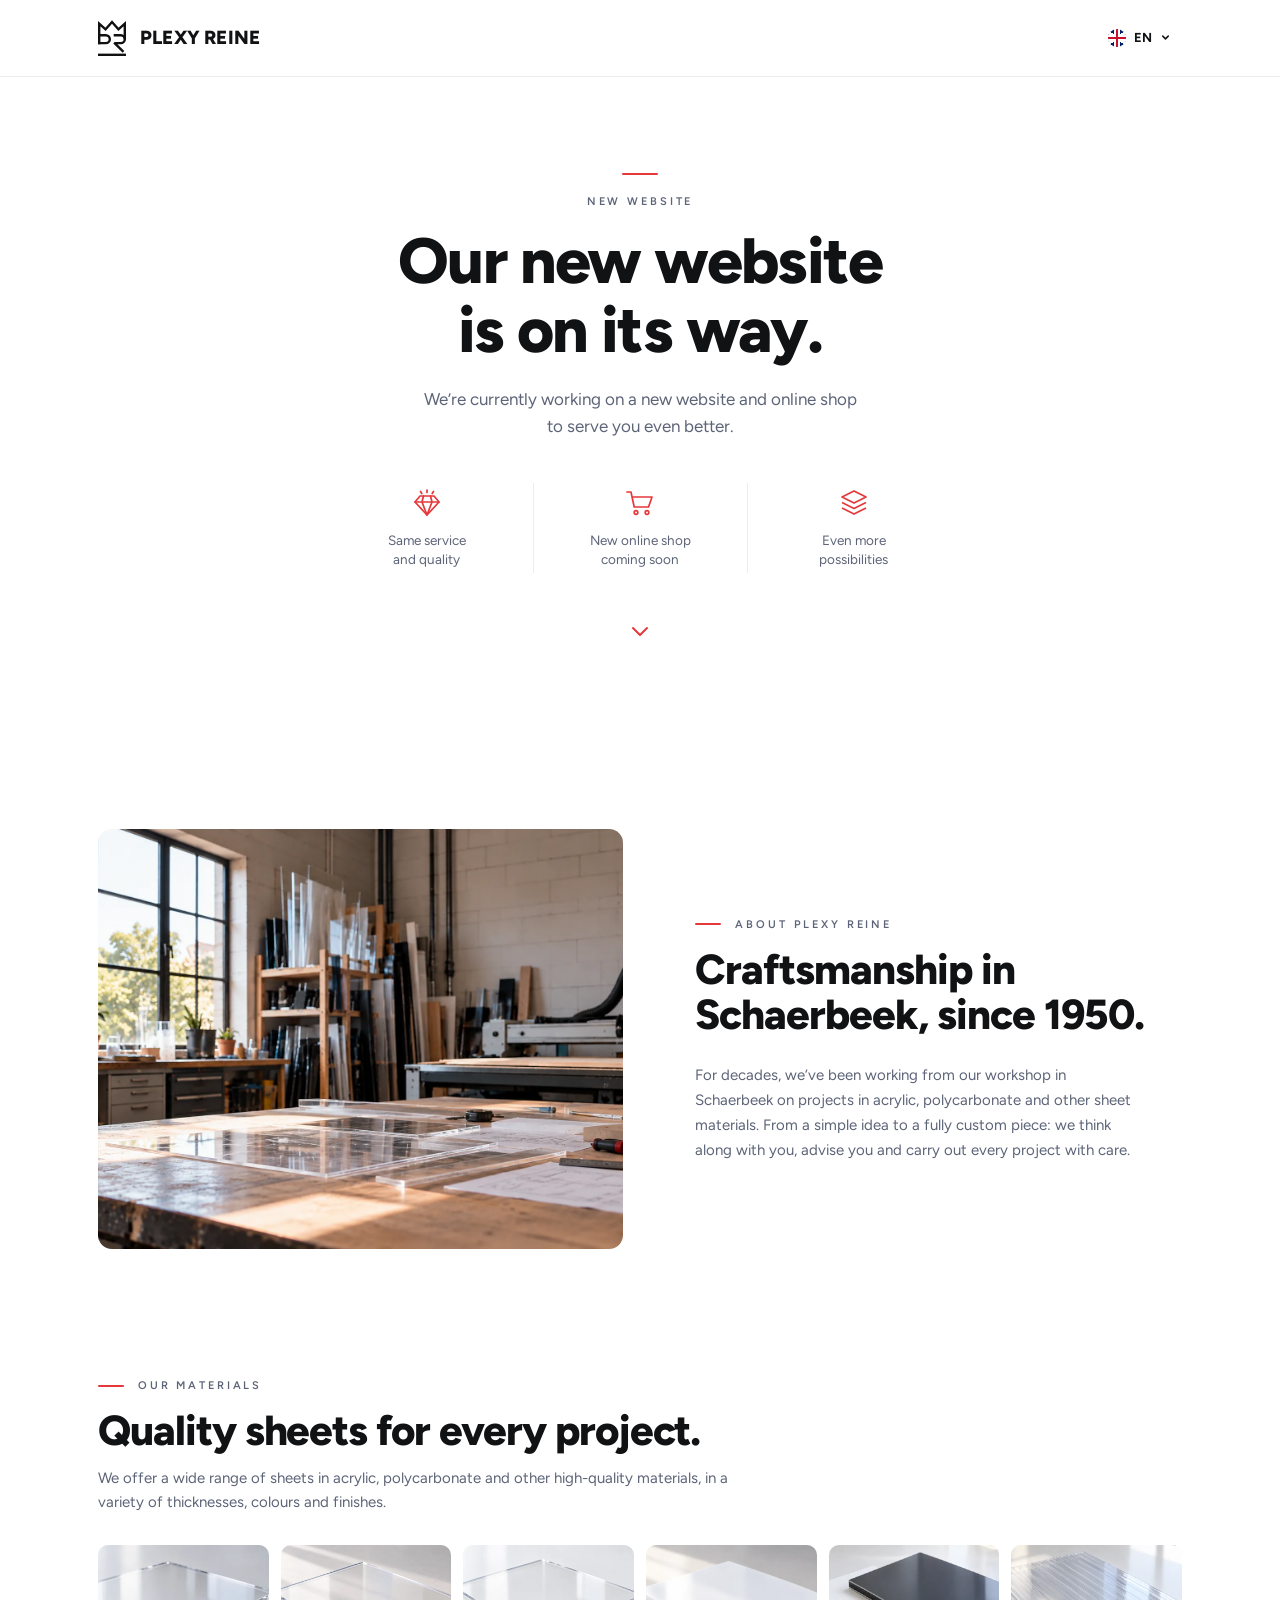
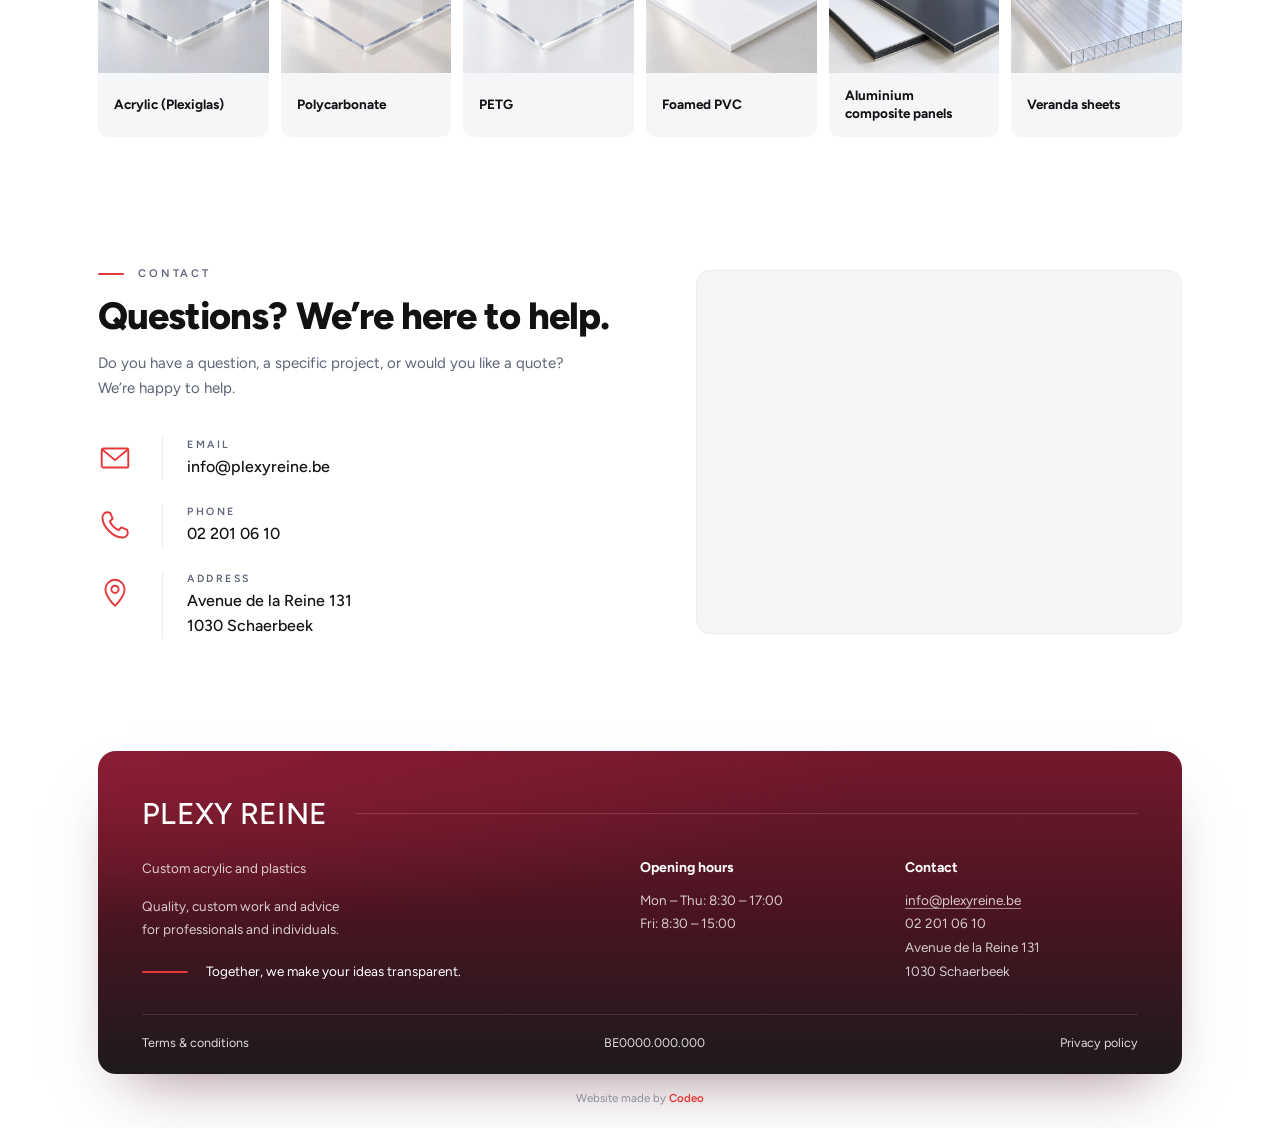
==== en/index.html @ 893baf35 "website build" ====
<!doctype html>
<html lang="en">
<head>
  <meta charset="utf-8">
  <meta name="viewport" content="width=device-width, initial-scale=1, viewport-fit=cover">
  <title>Plexy Reine — Custom acrylic and plastics in Schaerbeek</title>
  <meta name="description" content="Plexy Reine: custom-cut acrylic, polycarbonate and other sheet materials. Craftsmanship in Schaerbeek since 1950.">
  <meta name="theme-color" content="#ffffff">
  <link rel="canonical" href="https://plexyreine.be/en/">
  <link rel="alternate" hreflang="fr" href="https://plexyreine.be/">
  <link rel="alternate" hreflang="nl" href="https://plexyreine.be/nl/">
  <link rel="alternate" hreflang="en" href="https://plexyreine.be/en/">
  <link rel="alternate" hreflang="x-default" href="https://plexyreine.be/">
  <meta property="og:type" content="website">
  <meta property="og:site_name" content="Plexy Reine">
  <meta property="og:title" content="Plexy Reine">
  <meta property="og:description" content="Custom acrylic and plastics — Schaerbeek, since 1950.">
  <meta property="og:url" content="https://plexyreine.be/en/">
  <meta property="og:locale" content="en_GB">
  <meta property="og:image" content="https://plexyreine.be/assets/img/web/hero_section.webp">
  <link rel="icon" href="../assets/img/logo.svg" type="image/svg+xml">
  <link rel="preconnect" href="https://fonts.googleapis.com">
  <link rel="preconnect" href="https://fonts.gstatic.com" crossorigin>
  <link href="https://fonts.googleapis.com/css2?family=Figtree:wght@400;500;600;700;800&display=swap" rel="stylesheet">
  <link rel="stylesheet" href="../assets/css/style.css">
  <script>document.documentElement.classList.add("js")</script>
</head>
<body>

  <!-- Header -->
  <header class="site-header">
    <div class="container header-inner">
      <a class="brand" href="./" aria-label="Plexy Reine">
        <img src="../assets/img/logo.svg" alt="" width="28" height="36">
        <span>PLEXY REINE</span>
      </a>

      <nav class="lang" aria-label="Language" data-lang-switch>
        <button class="lang-btn" type="button" aria-expanded="false" aria-controls="lang-menu" data-lang-toggle>
          <span class="flag flag-gb"></span>
          <span class="lang-code">EN</span>
          <svg class="caret" viewBox="0 0 12 12" aria-hidden="true"><path d="M3 4.5 6 7.5l3-3" fill="none" stroke="currentColor" stroke-width="1.6" stroke-linecap="round" stroke-linejoin="round"/></svg>
        </button>
        <ul class="lang-menu" id="lang-menu" hidden data-lang-menu>
          <li><a href="../" hreflang="fr" lang="fr"><span class="flag flag-be"></span>Français</a></li>
          <li><a href="../nl/" hreflang="nl" lang="nl"><span class="flag flag-be"></span>Nederlands</a></li>
          <li><a href="./" hreflang="en" lang="en" aria-current="page"><span class="flag flag-gb"></span>English</a></li>
        </ul>
      </nav>
    </div>
  </header>

  <main id="top">

    <!-- Hero -->
    <section class="hero">
      <div class="container hero-inner">
        <span class="rule rule-center" aria-hidden="true"></span>
        <p class="eyebrow">New website</p>
        <h1>Our new website <br>is on its way.</h1>
        <p class="lead">We’re currently working on a new website and online shop <br>to serve you even better.</p>

        <ul class="features">
          <li>
            <svg viewBox="0 0 32 32" aria-hidden="true"><g fill="none" stroke="currentColor" stroke-width="1.7" stroke-linejoin="round" stroke-linecap="round"><path d="M9 9h14l5 6-12 13L4 15z"/><path d="M4 15h24M12.5 9 11 15l5 13 5-13-1.5-6"/><path d="M16 3v2.5M9.5 4.5l1.3 2M22.5 4.5l-1.3 2"/></g></svg>
            <span>Same service <br>and quality</span>
          </li>
          <li>
            <svg viewBox="0 0 32 32" aria-hidden="true"><g fill="none" stroke="currentColor" stroke-width="1.7" stroke-linejoin="round" stroke-linecap="round"><path d="M3 5h4l3.2 15h14.3L28 10H8.3"/><circle cx="12" cy="25.5" r="1.8"/><circle cx="23" cy="25.5" r="1.8"/></g></svg>
            <span>New online shop <br>coming soon</span>
          </li>
          <li>
            <svg viewBox="0 0 32 32" aria-hidden="true"><g fill="none" stroke="currentColor" stroke-width="1.7" stroke-linejoin="round"><path d="M16 4 28 10l-12 6L4 10z"/><path d="m4 15.5 12 6 12-6M4 21l12 6 12-6"/></g></svg>
            <span>Even more <br>possibilities</span>
          </li>
        </ul>

        <a class="scroll-down" href="#about" aria-label="Read more">
          <svg viewBox="0 0 24 24" aria-hidden="true"><path d="m5 9 7 7 7-7" fill="none" stroke="currentColor" stroke-width="2" stroke-linecap="round" stroke-linejoin="round"/></svg>
        </a>
      </div>
    </section>

    <!-- About -->
    <section class="about" id="about">
      <div class="container about-inner">
        <figure class="about-media reveal">
          <img src="../assets/img/web/hero_section.webp" alt="The Plexy Reine workshop in Schaerbeek" width="1536" height="1024" decoding="async">
        </figure>
        <div class="about-copy reveal">
          <p class="eyebrow eyebrow-left"><span class="rule" aria-hidden="true"></span><span>About Plexy Reine</span></p>
          <h2>Craftsmanship in <br>Schaerbeek, since 1950.</h2>
          <p class="body">For decades, we’ve been working from our workshop in Schaerbeek on projects in acrylic, polycarbonate and other sheet materials. From a simple idea to a fully custom piece: we think along with you, advise you and carry out every project with care.</p>
        </div>
      </div>
    </section>

    <!-- Materials -->
    <section class="materials" id="materials">
      <div class="container">
        <div class="section-head reveal">
          <p class="eyebrow eyebrow-left"><span class="rule" aria-hidden="true"></span><span>Our materials</span></p>
          <h2>Quality sheets for every project.</h2>
          <p class="body">We offer a wide range of sheets in acrylic, polycarbonate and other high-quality materials, in a variety of thicknesses, colours and finishes.</p>
        </div>

        <ul class="mat-grid">
          <li class="mat reveal"><img src="../assets/img/web/plexiglass_transparant.webp" alt="" width="720" height="480" loading="lazy" decoding="async"><span>Acrylic (Plexiglas)</span></li>
          <li class="mat reveal"><img src="../assets/img/web/polycarbonaat.webp" alt="" width="720" height="480" loading="lazy" decoding="async"><span>Polycarbonate</span></li>
          <li class="mat reveal"><img src="../assets/img/web/petg.webp" alt="" width="720" height="480" loading="lazy" decoding="async"><span>PETG</span></li>
          <li class="mat reveal"><img src="../assets/img/web/pvc.webp" alt="" width="720" height="480" loading="lazy" decoding="async"><span>Foamed PVC</span></li>
          <li class="mat reveal"><img src="../assets/img/web/aluminium_sandwichpanelen.webp" alt="" width="720" height="480" loading="lazy" decoding="async"><span>Aluminium <br>composite panels</span></li>
          <li class="mat reveal"><img src="../assets/img/web/verandaplaten.webp" alt="" width="720" height="480" loading="lazy" decoding="async"><span>Veranda sheets</span></li>
        </ul>
      </div>
    </section>

    <!-- Contact -->
    <section class="contact" id="contact">
      <div class="container contact-inner">
        <div class="contact-copy reveal">
          <p class="eyebrow eyebrow-left"><span class="rule" aria-hidden="true"></span><span>Contact</span></p>
          <h2>Questions? We’re here to help.</h2>
          <p class="body">Do you have a question, a specific project, or would you like a quote? <br>We’re happy to help.</p>

          <ul class="contact-list">
            <li>
              <svg viewBox="0 0 32 32" aria-hidden="true"><g fill="none" stroke="currentColor" stroke-width="1.8" stroke-linejoin="round"><rect x="3.5" y="7" width="25" height="18" rx="1.5"/><path d="m4 8 12 10L28 8"/></g></svg>
              <div><small>Email</small><a href="mailto:info@plexyreine.be">info@plexyreine.be</a></div>
            </li>
            <li>
              <svg viewBox="0 0 32 32" aria-hidden="true"><path fill="none" stroke="currentColor" stroke-width="1.8" stroke-linejoin="round" d="M11.5 4.5 8 4c-2 .5-4 2.6-3.8 5.5.6 8.6 9.7 17.7 18.3 18.3 2.9.2 5-1.8 5.5-3.8l-.5-3.5-5.5-2.3-2.7 2.7c-3-1.5-6.7-5.2-8.2-8.2l2.7-2.7z"/></svg>
              <div><small>Phone</small><a href="tel:+3222010610">02 201 06 10</a></div>
            </li>
            <li>
              <svg viewBox="0 0 32 32" aria-hidden="true"><g fill="none" stroke="currentColor" stroke-width="1.8"><path stroke-linejoin="round" d="M16 29s-9-8.4-9-15.5a9 9 0 0 1 18 0C25 20.6 16 29 16 29z"/><circle cx="16" cy="13.5" r="3.4"/></g></svg>
              <div><small>Address</small><a href="https://maps.google.com/?q=Avenue%20de%20la%20Reine%20131%2C%201030%20Schaerbeek" target="_blank" rel="noopener">Avenue de la Reine 131 <br>1030 Schaerbeek</a></div>
            </li>
          </ul>
        </div>

        <div class="map reveal">
          <iframe title="Plexy Reine — Avenue de la Reine 131, 1030 Schaerbeek" loading="lazy" referrerpolicy="no-referrer-when-downgrade"
            src="https://maps.google.com/maps?q=Avenue%20de%20la%20Reine%20131%2C%201030%20Schaerbeek&amp;z=14&amp;hl=en&amp;output=embed"></iframe>
        </div>
      </div>
    </section>
  </main>

  <!-- Footer -->
  <footer class="site-footer">
    <div class="container">
      <div class="footer-card">
        <div class="footer-top">
          <p class="footer-brand">PLEXY REINE</p>
          <span class="footer-line" aria-hidden="true"></span>
        </div>

        <div class="footer-grid">
          <div class="footer-about">
            <p>Custom acrylic and plastics</p>
            <p>Quality, custom work and advice <br>for professionals and individuals.</p>
            <p class="footer-slogan"><span class="rule" aria-hidden="true"></span><span>Together, we make your ideas transparent.</span></p>
          </div>
          <div>
            <h3>Opening hours</h3>
            <p>Mon – Thu: 8:30 – 17:00</p>
            <p>Fri: 8:30 – 15:00</p>
          </div>
          <div>
            <h3>Contact</h3>
            <p><a class="u" href="mailto:info@plexyreine.be">info@plexyreine.be</a></p>
            <p><a href="tel:+3222010610">02 201 06 10</a></p>
            <p>Avenue de la Reine 131 <br>1030 Schaerbeek</p>
          </div>
        </div>

        <div class="footer-bottom">
          <a href="#">Terms &amp; conditions</a>
          <span>BE0000.000.000</span>
          <a href="#">Privacy policy</a>
        </div>
      </div>
      <p class="credit">Website made by <a href="#">Codeo</a></p>
    </div>
  </footer>

  <script src="../assets/js/main.js"></script>
</body>
</html>
---- assets/css/style.css ----
:root {
  --red: #e5383b;
  --ink: #111214;
  --muted: #5d6478;
  --line: #ececee;
  --soft: #f5f6f8;
  --radius: 14px;
  --container: 1180px;
  --font: "Figtree", "Avenir Next", "Segoe UI", system-ui, -apple-system, sans-serif;
}

*, *::before, *::after { box-sizing: border-box; }
html { scroll-behavior: smooth; -webkit-text-size-adjust: 100%; }
body {
  margin: 0;
  font-family: var(--font);
  color: var(--ink);
  background: #fff;
  line-height: 1.55;
  -webkit-font-smoothing: antialiased;
}
img { max-width: 100%; display: block; }
a { color: inherit; text-decoration: none; }
h1, h2, h3, p { margin: 0; }
ul { list-style: none; margin: 0; padding: 0; }
[hidden] { display: none !important; }

.container {
  width: 100%;
  max-width: var(--container);
  margin-inline: auto;
  padding-inline: clamp(20px, 5vw, 48px);
}

/* Shared bits */
.rule {
  display: inline-block;
  width: 26px;
  height: 2px;
  background: var(--red);
  border-radius: 2px;
  flex: none;
}
.rule-center { width: 36px; display: block; margin: 0 auto 18px; }

.eyebrow {
  font-size: 11px;
  font-weight: 600;
  letter-spacing: .26em;
  text-transform: uppercase;
  color: var(--muted);
}
.eyebrow-left { display: flex; align-items: center; gap: 14px; margin-bottom: 14px; }

h1, h2 { font-weight: 800; letter-spacing: -.025em; line-height: 1.08; }
h2 { font-size: clamp(28px, 3.4vw, 42px); }

.body { color: var(--muted); font-size: 15px; line-height: 1.65; }

/* Header */
.site-header {
  position: sticky;
  top: 0;
  z-index: 20;
  background: rgba(255, 255, 255, .9);
  backdrop-filter: saturate(160%) blur(10px);
  -webkit-backdrop-filter: saturate(160%) blur(10px);
  border-bottom: 1px solid var(--line);
}
.header-inner { display: flex; align-items: center; justify-content: space-between; height: 76px; }
.brand { display: flex; align-items: center; gap: 14px; font-weight: 800; font-size: 19px; letter-spacing: .01em; }
.brand img { width: 28px; height: auto; }

/* Language switch */
.lang { position: relative; }
.lang-btn {
  display: flex; align-items: center; gap: 8px;
  font: inherit; font-size: 13px; font-weight: 700; color: var(--ink);
  background: none; border: 1px solid transparent; border-radius: 999px;
  padding: 7px 10px; cursor: pointer;
  transition: border-color .2s, background .2s;
}
.lang-btn:hover, .lang-btn[aria-expanded="true"] { border-color: var(--line); background: var(--soft); }
.caret { width: 11px; height: 11px; transition: transform .2s; }
.lang-btn[aria-expanded="true"] .caret { transform: rotate(180deg); }

.flag {
  width: 18px; height: 18px; border-radius: 50%; flex: none;
  box-shadow: inset 0 0 0 1px rgba(0, 0, 0, .08);
}
.flag-be { background: linear-gradient(90deg, #1a1a1a 0 33.3%, #fdda24 33.3% 66.6%, #ef3340 66.6%); }
.flag-gb {
  background:
    linear-gradient(90deg, transparent 42%, #c8102e 42% 58%, transparent 58%),
    linear-gradient(0deg, transparent 42%, #c8102e 42% 58%, transparent 58%),
    linear-gradient(90deg, transparent 36%, #fff 36% 64%, transparent 64%),
    linear-gradient(0deg, transparent 36%, #fff 36% 64%, transparent 64%),
    linear-gradient(33deg, transparent 44%, #fff 44% 56%, transparent 56%),
    linear-gradient(-33deg, transparent 44%, #fff 44% 56%, transparent 56%),
    #012169;
}

.lang-menu {
  position: absolute; right: 0; top: calc(100% + 8px);
  min-width: 170px; padding: 6px;
  background: #fff; border: 1px solid var(--line); border-radius: 12px;
  box-shadow: 0 14px 40px -12px rgba(17, 18, 20, .22);
}
.lang-menu a {
  display: flex; align-items: center; gap: 10px; width: 100%;
  font: inherit; font-size: 14px; font-weight: 500; color: var(--ink);
  background: none; border: 0; border-radius: 8px; padding: 9px 10px; cursor: pointer; text-align: left;
}
.lang-menu a:hover, .lang-menu a:focus-visible { background: var(--soft); outline: none; }
.lang-menu a[aria-current="page"] { font-weight: 700; }
.lang-menu a[aria-current="page"]::after { content: ""; margin-left: auto; width: 6px; height: 6px; border-radius: 50%; background: var(--red); }

/* Hero */
.hero { padding: clamp(56px, 9vw, 96px) 0 clamp(64px, 9vw, 104px); text-align: center; }
.hero .eyebrow { margin-bottom: 16px; }
.hero h1 { font-size: clamp(38px, 5.6vw, 64px); }
.lead { margin: 22px auto 0; max-width: 620px; color: var(--muted); font-size: clamp(15px, 1.4vw, 17px); }

.features {
  display: grid; grid-template-columns: repeat(3, 1fr);
  max-width: 640px; margin: 44px auto 0;
}
.features li {
  display: flex; flex-direction: column; align-items: center; gap: 12px;
  padding: 4px 16px; font-size: 13.5px; line-height: 1.4; color: var(--muted);
}
.features li + li { border-left: 1px solid var(--line); }
.features svg { width: 32px; height: 32px; color: var(--red); }

.scroll-down {
  display: inline-grid; place-items: center;
  width: 44px; height: 44px; margin-top: 36px; color: var(--red);
  animation: bob 2.4s ease-in-out infinite;
}
.scroll-down svg { width: 24px; height: 24px; }
@keyframes bob { 0%, 100% { transform: translateY(0); } 50% { transform: translateY(6px); } }

/* About */
.about { padding: clamp(40px, 6vw, 72px) 0 clamp(72px, 10vw, 128px); scroll-margin-top: 76px; }
.about-inner { display: grid; grid-template-columns: 1.08fr 1fr; gap: clamp(32px, 6vw, 72px); align-items: center; }
.about-media { margin: 0; border-radius: var(--radius); overflow: hidden; aspect-ratio: 4 / 3.2; background: var(--soft); }
.about-media img { width: 100%; height: 100%; object-fit: cover; }
.about-copy h2 { margin-bottom: 26px; }
.about-copy .body { max-width: 440px; }

/* Materials */
.materials { padding-bottom: clamp(72px, 10vw, 128px); }
.section-head h2 { margin-bottom: 12px; }
.section-head .body { max-width: 640px; }
.mat-grid {
  display: grid; grid-template-columns: repeat(6, 1fr); gap: 12px;
  margin-top: 30px;
}
.mat {
  background: var(--soft); border-radius: 10px; overflow: hidden;
  transition: transform .3s ease, box-shadow .3s ease;
}
.mat:hover { transform: translateY(-4px); box-shadow: 0 18px 36px -18px rgba(17, 18, 20, .28); }
.mat img { width: 100%; height: auto; aspect-ratio: 4 / 3; object-fit: cover; }
.mat span { display: flex; align-items: center; min-height: 64px; padding: 12px 16px; font-size: 13.5px; font-weight: 700; line-height: 1.3; }

/* Contact */
.contact { padding-bottom: clamp(72px, 9vw, 112px); }
.contact-inner { display: grid; grid-template-columns: 1.1fr 1fr; gap: clamp(32px, 5vw, 64px); align-items: center; }
.contact-copy h2 { margin-bottom: 14px; font-size: clamp(28px, 3vw, 38px); }
.contact-list { margin-top: 36px; display: grid; gap: 24px; }
.contact-list li { display: grid; grid-template-columns: 40px 1fr; gap: 24px; align-items: start; }
.contact-list svg { width: 34px; height: 34px; color: var(--red); margin-top: 4px; }
.contact-list div { border-left: 1px solid var(--line); padding-left: 24px; min-height: 40px; }
.contact-list small { display: block; font-size: 10.5px; font-weight: 600; letter-spacing: .24em; text-transform: uppercase; color: var(--muted); margin-bottom: 2px; }
.contact-list a { font-size: 16px; font-weight: 500; transition: color .2s; }
.contact-list a:hover { color: var(--red); }

.map { border-radius: var(--radius); overflow: hidden; background: var(--soft); aspect-ratio: 4 / 3; border: 1px solid var(--line); }
.map iframe { width: 100%; height: 100%; border: 0; display: block; filter: saturate(.75) contrast(1.02); }

/* Footer */
.site-footer { padding-bottom: 20px; }
.footer-card {
  color: #fff;
  border-radius: 18px;
  padding: clamp(28px, 4vw, 40px) clamp(24px, 4vw, 44px) 22px;
  background:
    radial-gradient(120% 90% at 0% 0%, #8a1d33 0%, transparent 60%),
    linear-gradient(180deg, #74192c 0%, #4b1421 48%, #1d1a1d 100%);
  box-shadow: 0 30px 60px -30px rgba(74, 20, 33, .55);
}
.footer-top { display: flex; align-items: center; gap: 28px; }
.footer-brand { font-size: clamp(22px, 2.6vw, 30px); font-weight: 500; letter-spacing: .01em; white-space: nowrap; }
.footer-line { flex: 1; height: 1px; background: rgba(255, 255, 255, .14); }

.footer-grid {
  display: grid; grid-template-columns: 2fr 1fr 1fr; gap: 32px;
  margin-top: 20px; font-size: 13.5px; color: rgba(255, 255, 255, .78);
}
.footer-about p + p { margin-top: 14px; }
.footer-slogan { display: flex; align-items: center; gap: 18px; margin-top: 18px !important; color: #fff; }
.footer-slogan .rule { width: 46px; }
.footer-grid h3 { font-size: 14px; font-weight: 700; color: #fff; margin-bottom: 10px; }
.footer-grid p { line-height: 1.75; }
.footer-grid a:hover { color: #fff; }
.u { text-decoration: underline; text-underline-offset: 3px; text-decoration-color: rgba(255, 255, 255, .5); }

.footer-bottom {
  display: flex; justify-content: space-between; align-items: center; gap: 16px; flex-wrap: wrap;
  margin-top: 30px; padding-top: 18px; border-top: 1px solid rgba(255, 255, 255, .12);
  font-size: 12.5px; color: rgba(255, 255, 255, .85);
}
.footer-bottom a:hover { color: #fff; text-decoration: underline; text-underline-offset: 3px; }

.credit { text-align: center; font-size: 11.5px; color: #8a8f9c; margin-top: 16px; }
.credit a { color: var(--red); font-weight: 600; }

/* Reveal on scroll */
.js .reveal { opacity: 0; transform: translateY(18px); transition: opacity .7s ease, transform .7s ease; }
.js .reveal.in { opacity: 1; transform: none; }
.mat-grid .mat:nth-child(6n+2) { transition-delay: .05s; }
.mat-grid .mat:nth-child(6n+3) { transition-delay: .1s; }
.mat-grid .mat:nth-child(6n+4) { transition-delay: .15s; }
.mat-grid .mat:nth-child(6n+5) { transition-delay: .2s; }
.mat-grid .mat:nth-child(6n+6) { transition-delay: .25s; }

/* Focus */
a:focus-visible, button:focus-visible { outline: 2px solid var(--red); outline-offset: 3px; border-radius: 6px; }

/* Responsive */
@media (max-width: 1024px) {
  .mat-grid { grid-template-columns: repeat(3, 1fr); }
}
@media (max-width: 820px) {
  .about-inner, .contact-inner { grid-template-columns: 1fr; }
  .about-copy br, .hero h1 br { display: none; }
  .footer-grid { grid-template-columns: 1fr 1fr; }
  .footer-about { grid-column: 1 / -1; }
}
@media (max-width: 560px) {
  .header-inner { height: 64px; }
  .brand { font-size: 17px; gap: 10px; }
  .lead br, .contact-copy .body br { display: none; }
  .features { grid-template-columns: 1fr; gap: 18px; max-width: 280px; }
  .features li + li { border-left: 0; border-top: 1px solid var(--line); padding-top: 18px; }
  .mat-grid { grid-template-columns: repeat(2, 1fr); }
  .contact-list li { gap: 16px; }
  .contact-list div { padding-left: 16px; }
  .footer-grid { grid-template-columns: 1fr; }
  .footer-bottom { flex-direction: column; align-items: flex-start; }
}

@media (prefers-reduced-motion: reduce) {
  html { scroll-behavior: auto; }
  .scroll-down { animation: none; }
  .js .reveal { opacity: 1; transform: none; transition: none; }
}
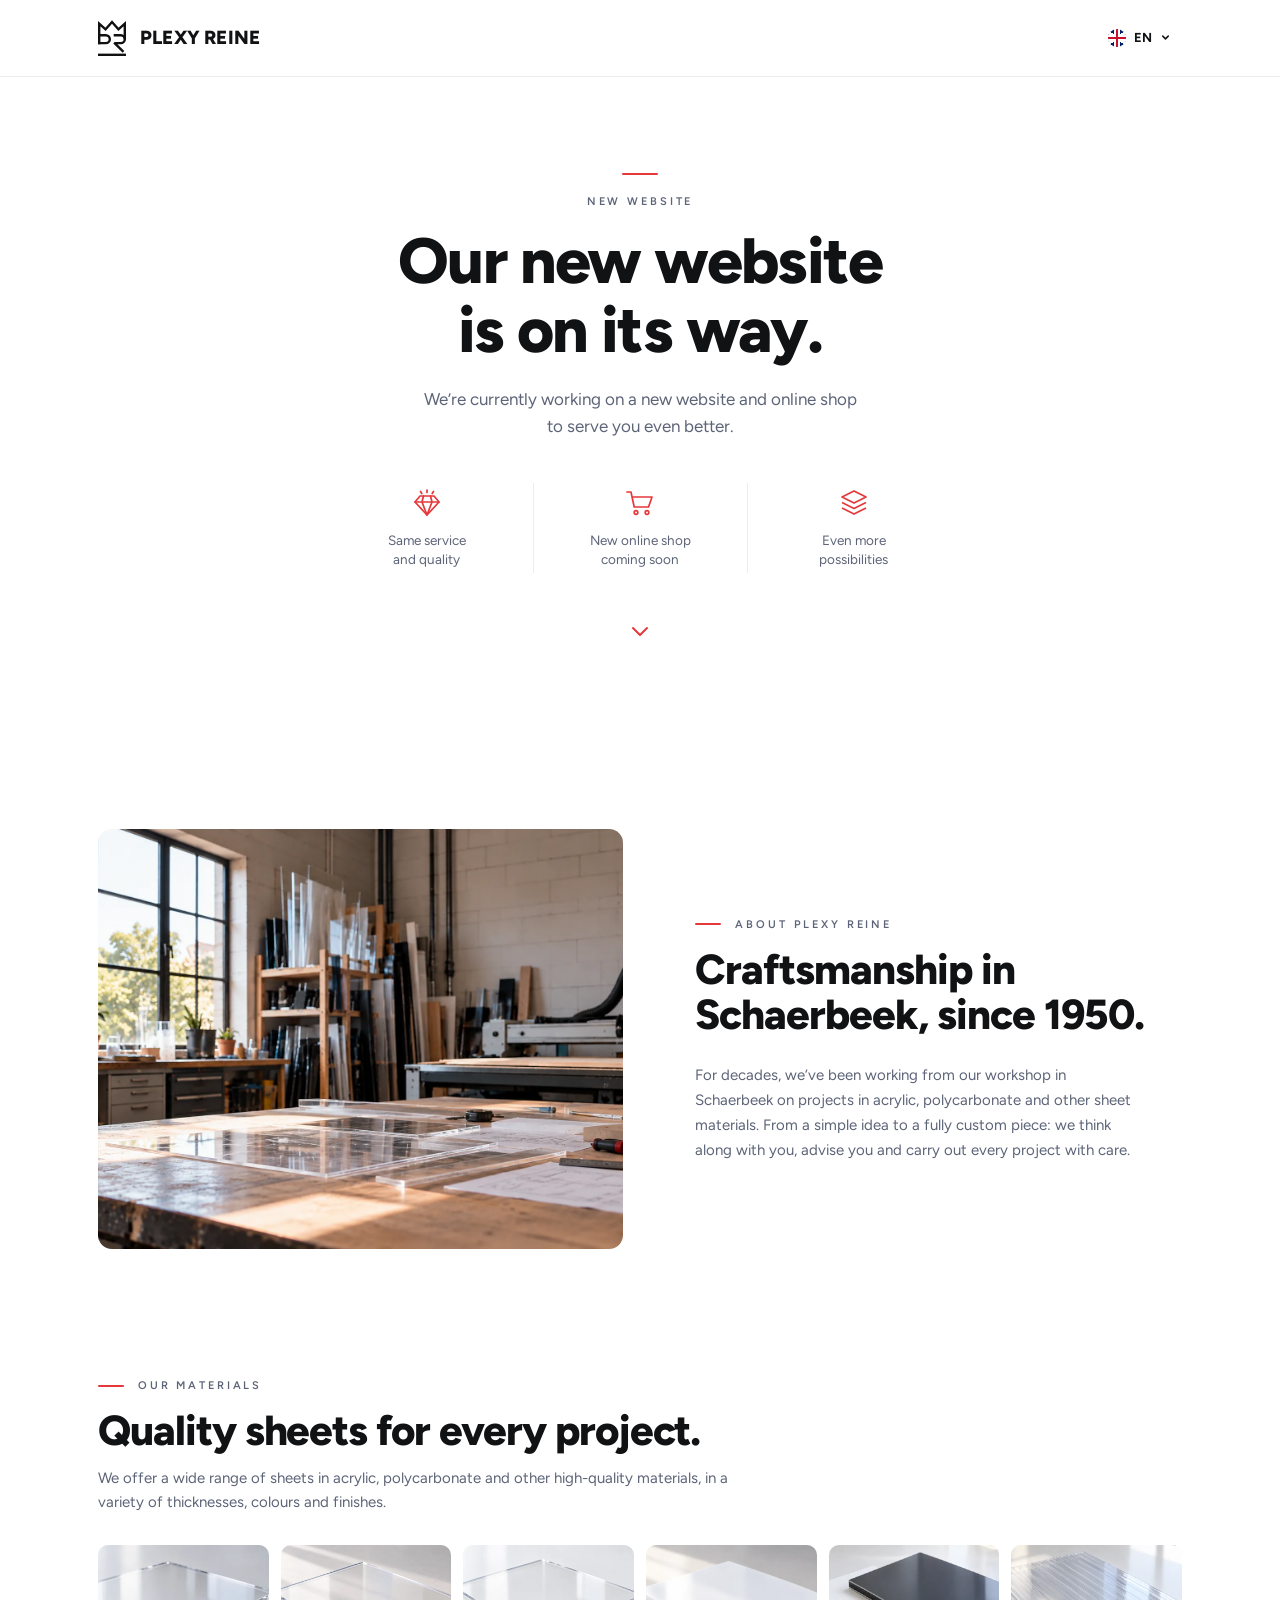
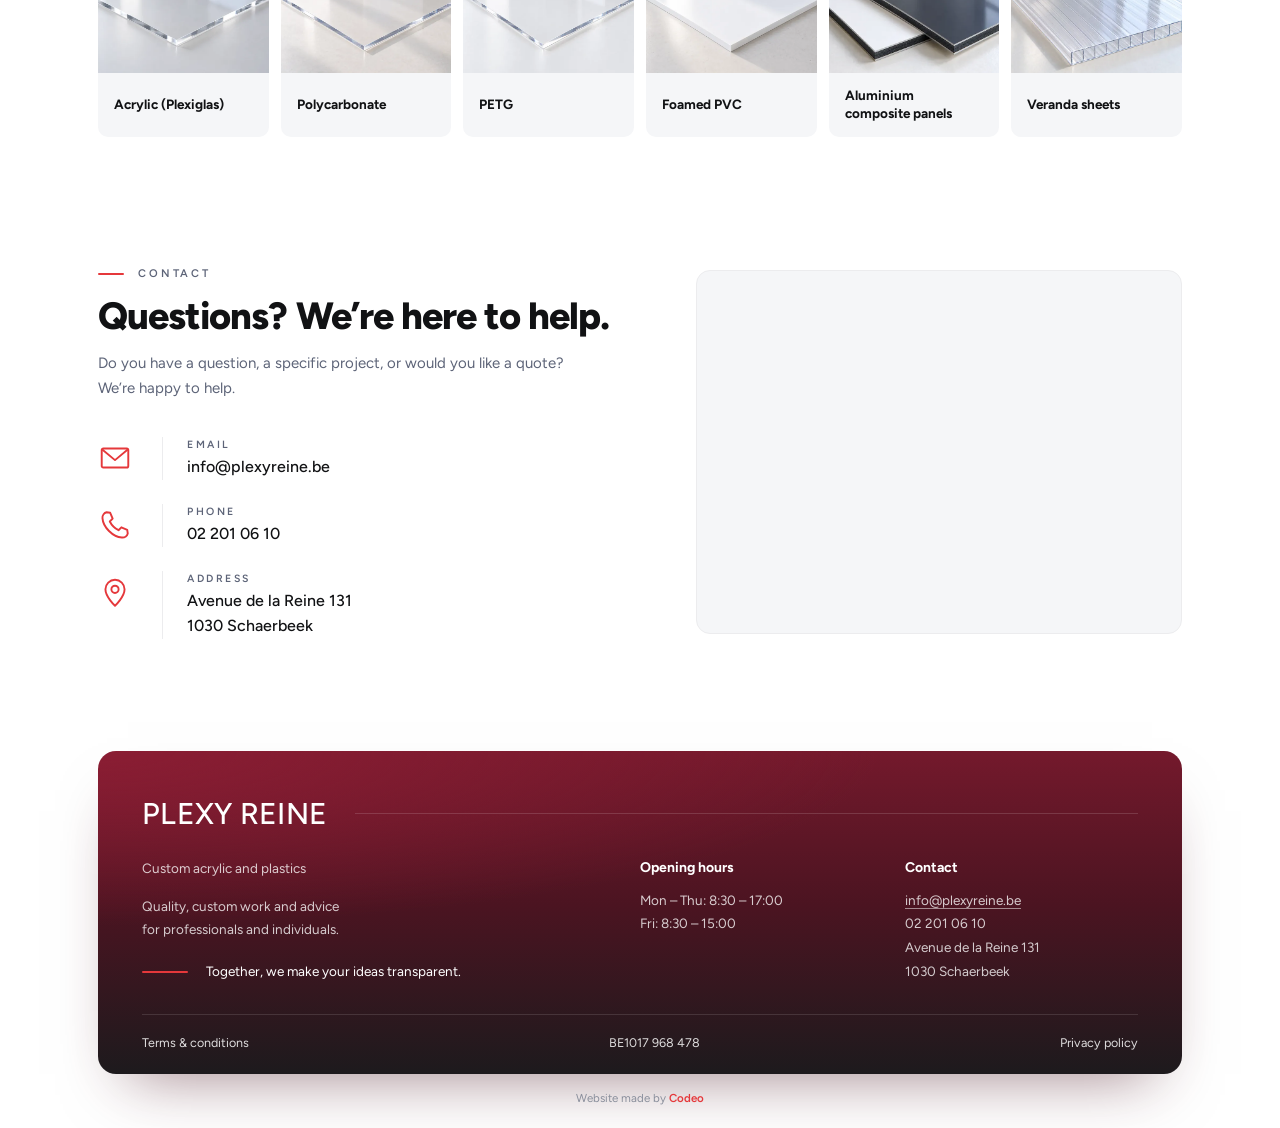
==== commit c597ed49: "Update index.html" ====
--- a/en/index.html
+++ b/en/index.html
@@ -177,7 +177,7 @@
 
         <div class="footer-bottom">
           <a href="#">Terms &amp; conditions</a>
-          <span>BE0000.000.000</span>
+          <span>BE1017 968 478</span>
           <a href="#">Privacy policy</a>
         </div>
       </div>
